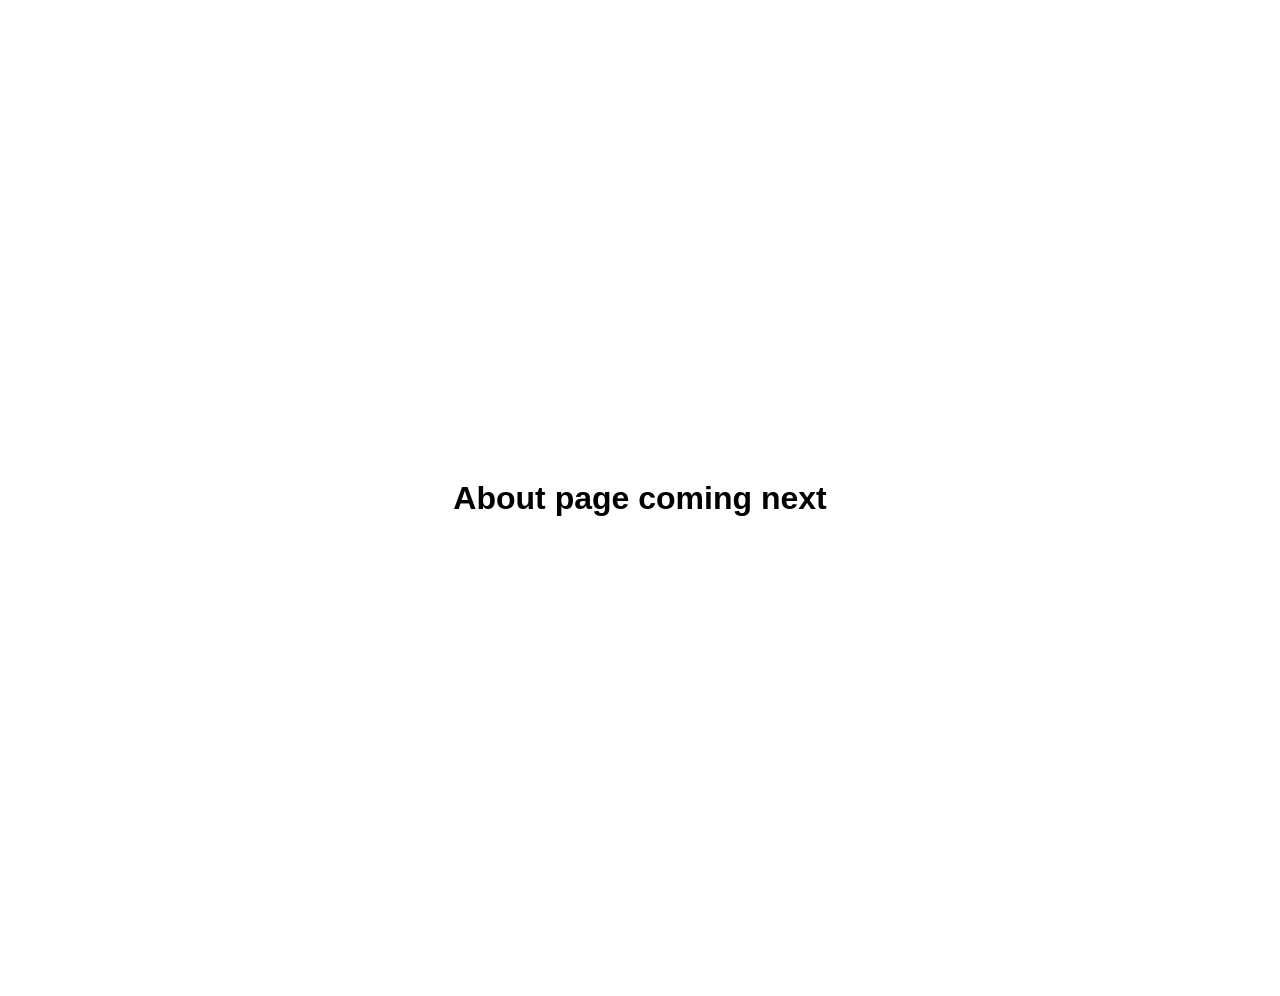
==== about.html @ b8de349b "added simple placeholder pages for shop, product, about, cart and contact us page" ====
<!DOCTYPE html>
<html lang="en">
<head>
  <meta charset="UTF-8">
  <meta name="viewport" content="width=device-width, initial-scale=1.0">
  <title>StyleHub | About</title>
  <link rel="stylesheet" href="css/shop.css">
</head>
<body>
  <main class="placeholder-page">
    <h1>About page coming next</h1>
  </main>
</body>
</html>
---- css/shop.css ----
.placeholder-page {
  min-height: 100vh;
  display: grid;
  place-items: center;
  padding: 40px;
  font-family: Arial, Helvetica, sans-serif;
}
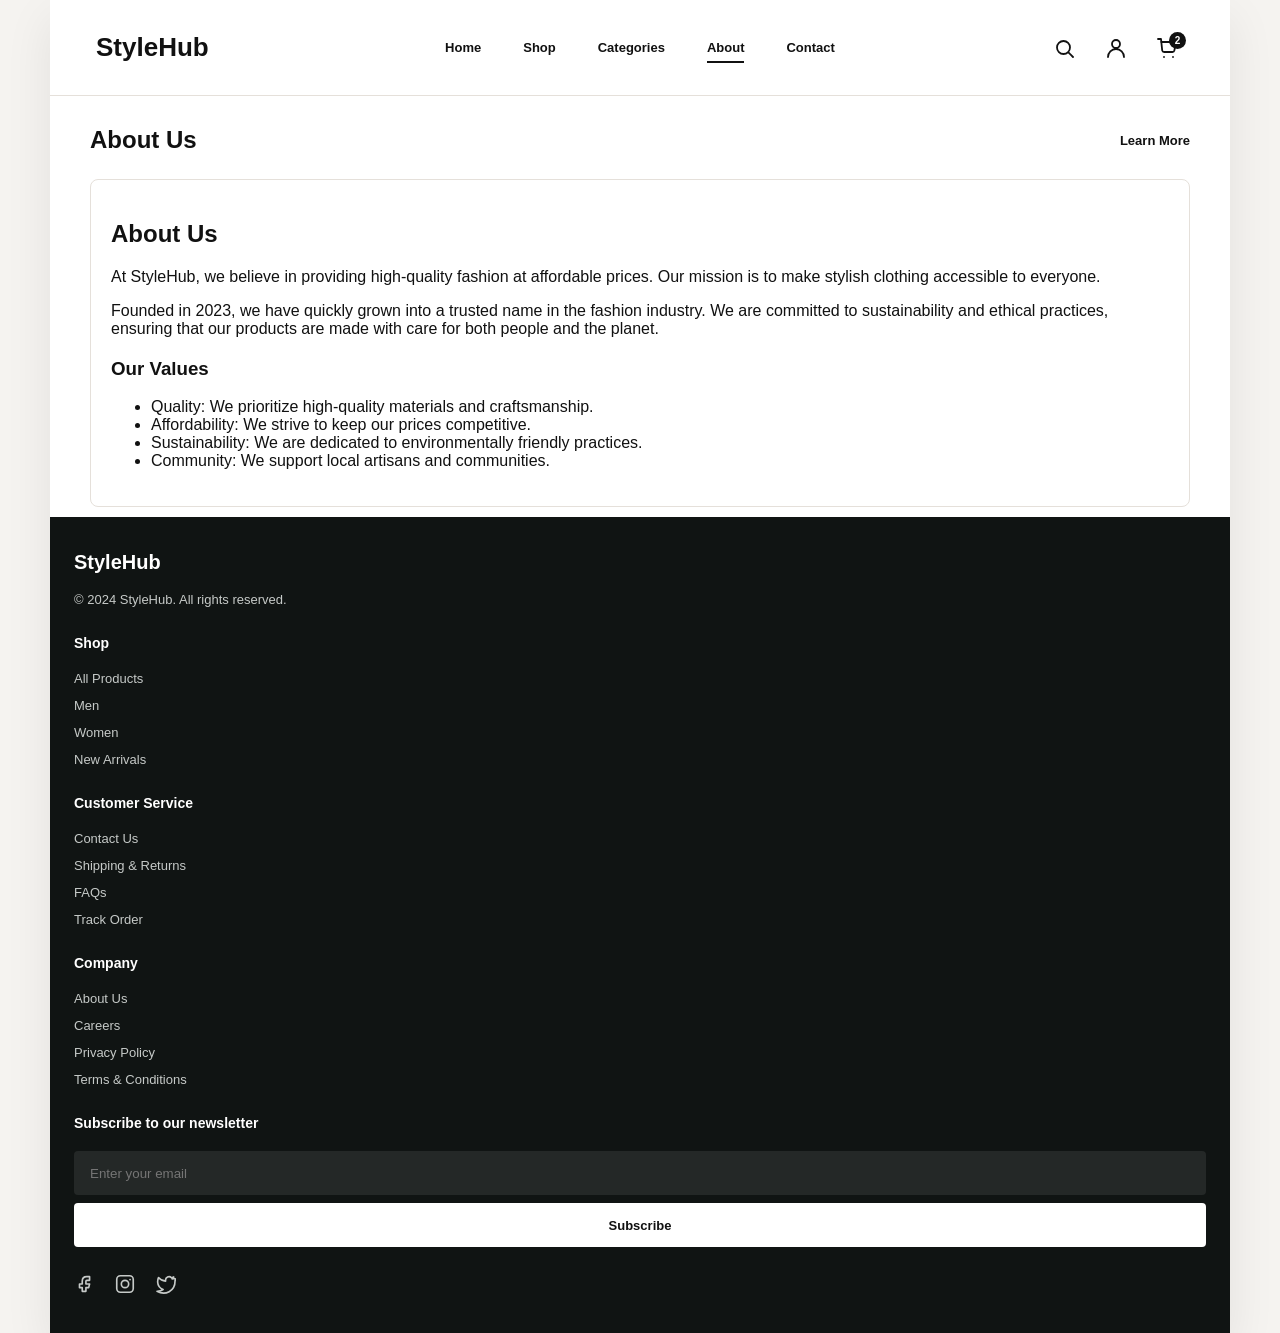
==== commit 99ee412c: "added the rest of the pages" ====
--- a/about.html
+++ b/about.html
@@ -4,11 +4,107 @@
   <meta charset="UTF-8">
   <meta name="viewport" content="width=device-width, initial-scale=1.0">
   <title>StyleHub | About</title>
-  <link rel="stylesheet" href="css/shop.css">
+  <link rel="stylesheet" href="css/style.css">
+  <link rel="stylesheet" href="css/responsive.css">
 </head>
 <body>
-  <main class="placeholder-page">
-    <h1>About page coming next</h1>
-  </main>
+  <div class="page-shell">
+    <header class="site-header">
+      <a class="logo" href="index.html" aria-label="StyleHub home">StyleHub</a>
+      <nav class="main-nav" aria-label="Main navigation">
+        <a href="index.html">Home</a>
+        <a href="shop.html">Shop</a>
+        <a href="#categories">Categories</a>
+        <a href="about.html" class="active">About</a>
+        <a href="contact.html">Contact</a>
+      </nav>
+      <div class="header-actions" aria-label="Header actions">
+        <button class="icon-btn" type="button" aria-label="Search">
+          <svg viewBox="0 0 24 24" aria-hidden="true"><path d="m21 21-4.35-4.35m1.35-5.15a6.5 6.5 0 1 1-13 0 6.5 6.5 0 0 1 13 0Z"/></svg>
+        </button>
+        <button class="icon-btn" type="button" aria-label="Account">
+          <svg viewBox="0 0 24 24" aria-hidden="true"><path d="M20 21a8 8 0 0 0-16 0m12-13a4 4 0 1 1-8 0 4 4 0 0 1 8 0Z"/></svg>
+        </button>
+        <a class="icon-btn cart-link" href="cart.html" aria-label="Cart">
+          <svg viewBox="0 0 24 24" aria-hidden="true"><path d="M6 6h15l-1.6 8.4a2 2 0 0 1-2 1.6H9.2a2 2 0 0 1-2-1.7L6 3H3m6 18h.01M18 21h.01"/>
+          <span>2</span>
+        </a>
+      </div>
+    </header>
+    <main>
+      <section class="content-section">
+        <div class="section-heading">
+          <h2>About Us</h2>
+          <a href="#">Learn More</a>
+        </div>
+        <div class="about-details">
+          <h2>About Us</h2>
+          <p>At StyleHub, we believe in providing high-quality fashion at affordable prices. Our mission is to make stylish clothing accessible to everyone.</p>
+          <p>Founded in 2023, we have quickly grown into a trusted name in the fashion industry. We are committed to sustainability and ethical practices, ensuring that our products are made with care for both people and the planet.</p>
+          <h3>Our Values</h3>
+          <ul>
+            <li>Quality: We prioritize high-quality materials and craftsmanship.</li>
+            <li>Affordability: We strive to keep our prices competitive.</li>
+            <li>Sustainability: We are dedicated to environmentally friendly practices.</li>
+            <li>Community: We support local artisans and communities.</li>
+          </ul>
+        </div>
+      </section>
+    </main>
+   
+    <footer class="site-footer">
+      <div class="footer-brand">
+        <a class="footer-logo" href="index.html">StyleHub</a>
+        <p>&copy; 2024 StyleHub. All rights reserved.</p>
+      </div>
+
+      <div class="footer-column">
+        <h3>Shop</h3>
+        <a href="shop.html">All Products</a>
+        <a href="shop.html">Men</a>
+        <a href="shop.html">Women</a>
+        <a href="shop.html">New Arrivals</a>
+      </div>
+
+      <div class="footer-column">
+        <h3>Customer Service</h3>
+        <a href="contact.html">Contact Us</a>
+        <a href="shop.html">Shipping &amp; Returns</a>
+        <a href="contact.html">FAQs</a>
+        <a href="shop.html">Track Order</a>
+      </div>
+
+      <div class="footer-column">
+        <h3>Company</h3>
+        <a href="about.html">About Us</a>
+        <a href="contact.html">Careers</a>
+        <a href="contact.html">Privacy Policy</a>
+        <a href="contact.html">Terms &amp; Conditions</a>
+      </div>
+
+      <div class="footer-newsletter">
+        <h3>Subscribe to our newsletter</h3>
+        <form class="newsletter-form">
+          <label class="sr-only" for="newsletter-email">Email address</label>
+          <input id="newsletter-email" type="email" placeholder="Enter your email">
+          <button type="submit">Subscribe</button>
+        </form>
+        <div class="social-links" aria-label="Social links" id="contact">
+          <a href="#" aria-label="Facebook">
+            <svg viewBox="0 0 24 24" aria-hidden="true"><path d="M14 8h3V4h-3c-3 0-5 2-5 5v3H6v4h3v4h4v-4h3l1-4h-4V9c0-.6.4-1 1-1Z"/></svg>
+          </a>
+          <a href="#" aria-label="Instagram">
+            <svg viewBox="0 0 24 24" aria-hidden="true"><path d="M7 3h10a4 4 0 0 1 4 4v10a4 4 0 0 1-4 4H7a4 4 0 0 1-4-4V7a4 4 0 0 1 4-4Zm5 5a4 4 0 1 0 0 8 4 4 0 0 0 0-8Zm5.5-.8v.1"/></svg>
+          </a>
+          <a href="#" aria-label="Twitter">
+            <svg viewBox="0 0 24 24" aria-hidden="true"><path d="M22 5.8c-.7.3-1.4.5-2.2.6.8-.5 1.3-1.2 1.6-2.1-.7.4-1.6.8-2.4.9A3.7 3.7 0 0 0 12.6 8v.9A10.6 10.6 0 0 1 4.9 5s-4 9 5 13a11 11 0 0 1-6.6 2c9 5 19.7 0 19.7-11.5v-.5c.7-.5 1.3-1.2 1.8-1.9-.6.3-1.2.5-1.8.7Z"/></svg>
+          </a>
+        </div>
+      </div>
+    </footer>
+
+  </div>
+    <script src="js/app.js"></script>
+  </div>
 </body>
 </html>
--- a/css/style.css
+++ b/css/style.css
@@ -0,0 +1,643 @@
+:root {
+  --bg: #f5f3f0;
+  --surface: #ffffff;
+  --ink: #111111;
+  --muted: #5f5f5f;
+  --line: #e5e0da;
+  --hero: #eee9e2;
+  --shadow: 0 18px 45px rgba(20, 20, 20, 0.08);
+}
+
+* {
+  box-sizing: border-box;
+}
+
+html {
+  scroll-behavior: smooth;
+}
+
+body {
+  margin: 0;
+  min-height: 100vh;
+  background: var(--bg);
+  color: var(--ink);
+  font-family: Arial, Helvetica, sans-serif;
+}
+
+a {
+  color: inherit;
+  text-decoration: none;
+}
+
+button {
+  font: inherit;
+}
+
+img {
+  display: block;
+  max-width: 100%;
+}
+
+.page-shell {
+  width: min(100%, 1180px);
+  margin: 0 auto;
+  background: var(--surface);
+  min-height: 100vh;
+  box-shadow: var(--shadow);
+  overflow: hidden;
+}
+
+.site-header {
+  height: 96px;
+  display: grid;
+  grid-template-columns: 1fr auto 1fr;
+  align-items: center;
+  gap: 28px;
+  padding: 0 46px;
+  background: rgba(255, 255, 255, 0.94);
+  border-bottom: 1px solid var(--line);
+  position: sticky;
+  top: 0;
+  z-index: 20;
+  backdrop-filter: blur(16px);
+}
+
+.logo {
+  font-size: 26px;
+  font-weight: 800;
+  letter-spacing: 0;
+}
+
+.main-nav {
+  display: flex;
+  align-items: center;
+  gap: 42px;
+  font-size: 13px;
+  font-weight: 700;
+}
+
+.main-nav a {
+  position: relative;
+  padding: 8px 0;
+}
+
+.main-nav a::after {
+  content: "";
+  position: absolute;
+  left: 0;
+  bottom: 0;
+  width: 100%;
+  height: 2px;
+  background: var(--ink);
+  transform: scaleX(0);
+  transform-origin: right;
+  transition: transform 180ms ease;
+}
+
+.main-nav a:hover::after,
+.main-nav .active::after {
+  transform: scaleX(1);
+  transform-origin: left;
+}
+
+.header-actions {
+  justify-self: end;
+  display: flex;
+  align-items: center;
+  gap: 18px;
+}
+
+.icon-btn {
+  width: 34px;
+  height: 34px;
+  display: grid;
+  place-items: center;
+  border: 0;
+  background: transparent;
+  color: var(--ink);
+  cursor: pointer;
+  position: relative;
+}
+
+.icon-btn svg,
+.benefit-card svg {
+  width: 24px;
+  height: 24px;
+  fill: none;
+  stroke: currentColor;
+  stroke-width: 1.8;
+  stroke-linecap: round;
+  stroke-linejoin: round;
+}
+
+.cart-link span {
+  position: absolute;
+  top: 1px;
+  right: -2px;
+  width: 17px;
+  height: 17px;
+  border-radius: 999px;
+  background: #111111;
+  color: #ffffff;
+  display: grid;
+  place-items: center;
+  font-size: 10px;
+  font-weight: 800;
+}
+
+.hero {
+  min-height: 572px;
+  display: grid;
+  grid-template-columns: 1fr 1.05fr;
+  align-items: center;
+  background:
+    radial-gradient(circle at 82% 35%, rgba(255, 255, 255, 0.86), transparent 31%),
+    linear-gradient(105deg, #f7f3ee 0%, #f2ece5 58%, #ece5dc 100%);
+  border-bottom: 1px solid var(--line);
+  overflow: hidden;
+}
+
+.hero-copy {
+  padding-left: 76px;
+  animation: rise-in 560ms ease both;
+}
+
+.eyebrow {
+  margin: 0 0 22px;
+  font-size: 13px;
+  font-weight: 700;
+  text-transform: uppercase;
+}
+
+.hero h1 {
+  margin: 0;
+  font-size: clamp(48px, 7vw, 76px);
+  line-height: 0.94;
+  letter-spacing: 0;
+}
+
+.hero-text {
+  max-width: 360px;
+  margin: 28px 0 26px;
+  color: #3b3b3b;
+  font-size: 17px;
+  line-height: 1.55;
+}
+
+.btn-primary {
+  display: inline-flex;
+  align-items: center;
+  justify-content: center;
+  min-width: 152px;
+  min-height: 58px;
+  padding: 0 28px;
+  background: #101010;
+  color: #ffffff;
+  border-radius: 6px;
+  font-size: 14px;
+  font-weight: 800;
+  transition: transform 180ms ease, box-shadow 180ms ease, background 180ms ease;
+}
+
+.btn-primary:hover {
+  background: #252525;
+  transform: translateY(-2px);
+  box-shadow: 0 12px 22px rgba(0, 0, 0, 0.16);
+}
+
+.hero-media {
+  align-self: end;
+  justify-self: end;
+  width: 100%;
+  animation: fade-in 700ms 120ms ease both;
+}
+
+.hero-media img {
+  width: min(100%, 610px);
+  margin-left: auto;
+  object-fit: contain;
+  transform: scale(1.36);
+  transform-origin: bottom right;
+}
+
+.benefits {
+  display: grid;
+  grid-template-columns: repeat(4, 1fr);
+  gap: 0;
+  padding: 28px 44px;
+  border-bottom: 1px solid var(--line);
+}
+
+.benefit-card {
+  display: flex;
+  align-items: center;
+  gap: 16px;
+  min-width: 0;
+}
+
+.benefit-card h3 {
+  margin: 0 0 5px;
+  font-size: 14px;
+  line-height: 1.2;
+}
+
+.benefit-card p {
+  margin: 0;
+  color: var(--muted);
+  font-size: 12px;
+}
+
+.content-section {
+  padding: 30px 40px 10px;
+}
+
+.section-heading {
+  display: flex;
+  align-items: center;
+  justify-content: space-between;
+  gap: 20px;
+  margin-bottom: 24px;
+}
+
+.section-heading h2 {
+  margin: 0;
+  font-size: 24px;
+  line-height: 1.2;
+}
+
+.section-heading a {
+  font-size: 13px;
+  font-weight: 700;
+}
+
+.category-grid,
+.product-grid {
+  display: grid;
+  grid-template-columns: repeat(5, 1fr);
+  gap: 34px;
+}
+
+.category-card {
+  text-align: center;
+  font-weight: 800;
+  font-size: 13px;
+}
+
+.category-card img,
+.product-card img {
+  width: 100%;
+  aspect-ratio: 1 / 0.98;
+  object-fit: cover;
+  border-radius: 6px;
+  background: #eee9e2;
+}
+
+.category-card span {
+  display: block;
+  margin-top: 12px;
+}
+
+.category-card,
+.product-card {
+  transition: transform 180ms ease;
+}
+
+.category-card:hover,
+.product-card:hover {
+  transform: translateY(-4px);
+}
+
+.product-grid {
+  padding-bottom: 40px;
+}
+
+.product-card {
+  position: relative;
+  overflow: hidden;
+}
+
+.product-card img {
+  aspect-ratio: 1 / 1.1;
+}
+
+.product-info {
+  padding-top: 12px;
+}
+
+.product-info h3 {
+  margin: 0 0 6px;
+  font-size: 14px;
+}
+
+.product-info p {
+  margin: 0;
+  color: var(--muted);
+  font-size: 13px;
+  font-weight: 700;
+}
+
+.wishlist,
+.tag {
+  position: absolute;
+  top: 9px;
+  z-index: 2;
+}
+
+.wishlist {
+  right: 9px;
+  width: 28px;
+  height: 28px;
+  border: 0;
+  border-radius: 999px;
+  background: rgba(255, 255, 255, 0.9);
+  cursor: pointer;
+  font-size: 16px;
+  line-height: 1;
+}
+
+.tag {
+  left: 9px;
+  padding: 4px 8px;
+  border-radius: 999px;
+  background: #ffffff;
+  color: #777;
+  font-size: 10px;
+  font-weight: 800;
+}
+
+.summer-promo {
+  margin: 10px 40px 30px;
+  min-height: 230px;
+  display: grid;
+  grid-template-columns: 1fr 280px;
+  align-items: center;
+  overflow: hidden;
+  border-radius: 12px;
+  background:
+    radial-gradient(circle at 76% 30%, rgba(255, 255, 255, 0.88), transparent 30%),
+    linear-gradient(105deg, #ded8cf 0%, #efe9e0 58%, #d6cec3 100%);
+}
+
+.summer-copy {
+  padding: 42px 56px;
+}
+
+.summer-copy h2 {
+  margin: 0 0 10px;
+  font-size: 34px;
+  line-height: 1.15;
+}
+
+.summer-copy p {
+  margin: 0 0 24px;
+  color: #2f2f2f;
+  font-size: 21px;
+  font-weight: 700;
+}
+
+.btn-outline {
+  display: inline-flex;
+  align-items: center;
+  justify-content: center;
+  min-height: 44px;
+  padding: 0 22px;
+  border: 1px solid #787878;
+  border-radius: 4px;
+  background: rgba(255, 255, 255, 0.34);
+  color: #111111;
+  font-size: 13px;
+  font-weight: 800;
+  transition: background 180ms ease, transform 180ms ease;
+}
+
+.btn-outline:hover {
+  background: #ffffff;
+  transform: translateY(-2px);
+}
+
+.summer-promo img {
+  align-self: stretch;
+  width: 100%;
+  height: 100%;
+  object-fit: cover;
+  object-position: center;
+}
+
+.site-footer {
+  display: grid;
+  grid-template-columns: 1.35fr 0.7fr 0.9fr 0.8fr 1.15fr;
+  gap: 36px;
+  padding: 38px 40px 34px;
+  background: #101413;
+  color: #ffffff;
+}
+
+.footer-logo {
+  display: inline-block;
+  margin-bottom: 34px;
+  font-size: 20px;
+  font-weight: 800;
+}
+
+.footer-brand p,
+.footer-column a,
+.newsletter-form input {
+  color: #c6cac8;
+}
+
+.footer-brand p {
+  margin: 0;
+  font-size: 13px;
+}
+
+.footer-column,
+.footer-newsletter {
+  display: flex;
+  flex-direction: column;
+  gap: 12px;
+}
+
+.footer-column h3,
+.footer-newsletter h3 {
+  margin: 0 0 8px;
+  color: #ffffff;
+  font-size: 14px;
+}
+
+.footer-column a {
+  font-size: 13px;
+  transition: color 180ms ease;
+}
+
+.footer-column a:hover,
+.social-links a:hover {
+  color: #ffffff;
+}
+
+.newsletter-form {
+  display: flex;
+  gap: 8px;
+}
+
+.newsletter-form input {
+  min-width: 0;
+  width: 100%;
+  min-height: 44px;
+  border: 0;
+  border-radius: 4px;
+  padding: 0 16px;
+  background: #242827;
+  outline: none;
+}
+
+.newsletter-form input:focus {
+  box-shadow: 0 0 0 2px #ffffff;
+}
+
+.newsletter-form button {
+  min-height: 44px;
+  border: 0;
+  border-radius: 4px;
+  padding: 0 18px;
+  background: #ffffff;
+  color: #111111;
+  font-size: 13px;
+  font-weight: 800;
+  cursor: pointer;
+}
+
+.social-links {
+  display: flex;
+  gap: 18px;
+  margin-top: 14px;
+}
+
+.social-links a {
+  color: #c6cac8;
+}
+
+.social-links svg {
+  width: 22px;
+  height: 22px;
+  fill: none;
+  stroke: currentColor;
+  stroke-width: 1.8;
+  stroke-linecap: round;
+  stroke-linejoin: round;
+}
+
+.sr-only {
+  position: absolute;
+  width: 1px;
+  height: 1px;
+  padding: 0;
+  margin: -1px;
+  overflow: hidden;
+  clip: rect(0, 0, 0, 0);
+  white-space: nowrap;
+  border: 0;
+}
+
+@keyframes rise-in {
+  from {
+    opacity: 0;
+    transform: translateY(18px);
+  }
+  to {
+    opacity: 1;
+    transform: translateY(0);
+  }
+}
+
+@keyframes fade-in {
+  from {
+    opacity: 0;
+    transform: translateX(20px);
+  }
+  to {
+    opacity: 1;
+    transform: translateX(0);
+  }
+
+}
+.contact-container{
+  display: flex;
+  flex-direction: row;
+  align-items: center;
+  justify-content: center;
+  min-height: 400px;
+  gap: 20px;
+}
+/* Styles for Shop Page */
+.product-grid {
+  display: grid;
+  grid-template-columns: repeat(auto-fill, minmax(200px, 1fr));
+  gap: 20px;
+}
+
+.product-card {
+  border: 1px solid var(--line);
+  border-radius: 8px;
+  padding: 16px;
+  text-align: center;
+  background-color: var(--surface);
+  transition: transform 180ms ease;
+}
+
+/* Styles for Product Page */
+.product-details {
+  margin: 20px 0;
+  padding: 20px;
+  border: 1px solid var(--line);
+  border-radius: 8px;
+  background-color: var(--surface);
+}
+
+.product-details img {
+  width: 100%;
+  border-radius: 8px;
+}
+
+/* Styles for Contact Page */
+.contact-details {  margin-top: 20px;  padding: 20px;  border: 1px solid var(--line);  border-radius: 8px;  background-color: var(--surface);}
+.contact-details h2 {  margin-bottom: 10px;}
+contact-details label {  display: block;  margin: 10px 0 5px;}
+.contact-details input, .contact-details textarea {  width: 100%;  padding: 10px;  border: 1px solid var(--line);  border-radius: 4px;}
+.contact-details button {  margin-top: 10px;  padding: 10px 15px;  background-color: var(--ink);  color: var(--surface);  border: none;  border-radius: 4px;  cursor: pointer;  transition: background-color 0.3s;}
+.contact-details button:hover {  background-color: var(--muted);}/* Additional Styles for Contact Page */
+.contact-details {  font-size: 16px;}
+.contact-details input, .contact-details textarea {  font-size: 14px;} 
+ 
+
+/* Styles for Cart Page */
+.cart-details {
+  margin-top: 20px;
+  padding: 20px;
+  border: 1px solid var(--line);
+  border-radius: 8px;
+  background-color: var(--surface);
+}
+
+.cart-details table {
+  width: 100%;
+  border-collapse: collapse;
+}
+
+.cart-details th, .cart-details td {
+  padding: 10px;
+  border: 1px solid var(--line);
+}
+
+/* Styles for About Page */
+.about-details {
+  margin-top: 20px;
+  padding: 20px;
+  border: 1px solid var(--line);
+  border-radius: 8px;
+  background-color: var(--surface);
+  height: 100%;
+}
+
+.about-details h3 {
+  margin-top: 20px;
+}
--- a/css/responsive.css
+++ b/css/responsive.css
@@ -0,0 +1,300 @@
+@media (max-width: 980px) {
+  .site-header {
+    height: auto;
+    grid-template-columns: 1fr auto;
+    padding: 22px 24px;
+  }
+
+  .main-nav {
+    grid-column: 1 / -1;
+    grid-row: 2;
+    width: 100%;
+    justify-content: center;
+    gap: 26px;
+    padding-top: 8px;
+    overflow-x: auto;
+  }
+
+  .hero {
+    min-height: 500px;
+    grid-template-columns: 1fr 0.9fr;
+  }
+
+  .hero-copy {
+    padding-left: 34px;
+  }
+
+  .benefits {
+    grid-template-columns: repeat(2, 1fr);
+    row-gap: 24px;
+    padding: 28px 30px;
+  }
+
+  .category-grid,
+  .product-grid {
+    gap: 20px;
+  }
+}
+
+ .summer-promo {
+    grid-template-columns: 1fr 230px;
+    margin-inline: 30px;
+  }
+
+  .summer-copy {
+    padding: 34px 36px;
+  }
+
+  .summer-copy h2 {
+    font-size: 28px;
+  }
+
+  .site-footer {
+    grid-template-columns: repeat(2, minmax(0, 1fr));
+    gap: 30px;
+    padding-inline: 30px;
+  }
+
+  .footer-newsletter {
+    grid-column: span 2;
+  }
+
+  .summer-promo {
+    grid-template-columns: 1fr;
+    margin: 26px 20px 24px;
+  }
+
+  .summer-copy {
+    padding: 34px 28px 10px;
+  }
+
+  .summer-promo img {
+    min-height: 210px;
+    object-position: top center;
+  }
+
+  .site-footer {
+    grid-template-columns: 1fr;
+    gap: 28px;
+    padding: 34px 24px;
+  }
+
+  .footer-logo {
+    margin-bottom: 18px;
+  }
+
+  .footer-newsletter {
+    grid-column: auto;
+  }
+
+  .summer-promo {
+    margin-inline: 16px;
+  }
+
+  .summer-copy {
+    padding: 28px 20px 6px;
+  }
+
+  .summer-copy h2 {
+    font-size: 24px;
+  }
+
+  .summer-copy p {
+    font-size: 16px;
+  }
+
+  .newsletter-form {
+    flex-direction: column;
+  }
+
+  .newsletter-form button {
+    width: 100%;
+  }
+ 
+  .summer-promo {
+    grid-template-columns: 1fr 230px;
+    margin-inline: 30px;
+  }
+
+  .summer-copy {
+    padding: 34px 36px;
+  }
+
+  .summer-copy h2 {
+    font-size: 28px;
+  }
+
+  .site-footer {
+    grid-template-columns: repeat(2, minmax(0, 1fr));
+    gap: 30px;
+    padding-inline: 30px;
+  }
+
+  .footer-newsletter {
+    grid-column: span 2;
+  }
+
+  .summer-promo {
+    grid-template-columns: 1fr;
+    margin: 26px 20px 24px;
+  }
+
+  .summer-copy {
+    padding: 34px 28px 10px;
+  }
+
+  .summer-promo img {
+    min-height: 210px;
+    object-position: top center;
+  }
+
+  .site-footer {
+    grid-template-columns: 1fr;
+    gap: 28px;
+    padding: 34px 24px;
+  }
+
+  .footer-logo {
+    margin-bottom: 18px;
+  }
+
+  .footer-newsletter {
+    grid-column: auto;
+  }
+
+
+  .summer-promo {
+    margin-inline: 16px;
+  }
+
+  .summer-copy {
+    padding: 28px 20px 6px;
+  }
+
+  .summer-copy h2 {
+    font-size: 24px;
+  }
+
+  .summer-copy p {
+    font-size: 16px;
+  }
+
+  .newsletter-form {
+    flex-direction: column;
+  }
+
+  .newsletter-form button {
+    width: 100%;
+  }
+
+@media (max-width: 760px) {
+  .page-shell {
+    box-shadow: none;
+  }
+
+  .site-header {
+    position: static;
+  }
+
+  .logo {
+    font-size: 23px;
+  }
+
+  .header-actions {
+    gap: 8px;
+  }
+
+  .main-nav {
+    justify-content: flex-start;
+    font-size: 12px;
+  }
+
+  .hero {
+    grid-template-columns: 1fr;
+    min-height: auto;
+  }
+
+  .hero-copy {
+    padding: 46px 24px 12px;
+  }
+
+  .hero h1 {
+    font-size: clamp(44px, 13vw, 62px);
+  }
+
+  .hero-text {
+    font-size: 15px;
+  }
+
+  .hero-media {
+    min-height: 260px;
+  }
+
+  .hero-media img {
+    width: min(95%, 430px);
+    transform: scale(1.22);
+  }
+
+  .benefits {
+    grid-template-columns: 1fr;
+    padding: 24px;
+  }
+
+  .content-section {
+    padding: 28px 20px 0;
+  }
+
+  .category-grid,
+  .product-grid {
+    grid-template-columns: repeat(2, minmax(0, 1fr));
+    gap: 18px;
+  }
+
+  .category-card:nth-child(5),
+  .product-card:nth-child(5) {
+    grid-column: span 2;
+  }
+}
+
+@media (max-width: 430px) {
+  .site-header {
+    padding: 18px 16px;
+  }
+
+  .icon-btn {
+    width: 30px;
+    height: 30px;
+  }
+
+  .main-nav {
+    gap: 20px;
+  }
+
+  .hero-copy {
+    padding-inline: 18px;
+  }
+
+  .btn-primary {
+    width: 100%;
+  }
+
+  .section-heading h2 {
+    font-size: 20px;
+  }
+
+  .category-grid,
+  .product-grid {
+    gap: 14px;
+  }
+}
+
+@media (prefers-reduced-motion: reduce) {
+  *,
+  *::before,
+  *::after {
+    animation-duration: 0.01ms !important;
+    animation-iteration-count: 1 !important;
+    scroll-behavior: auto !important;
+    transition-duration: 0.01ms !important;
+  }
+}
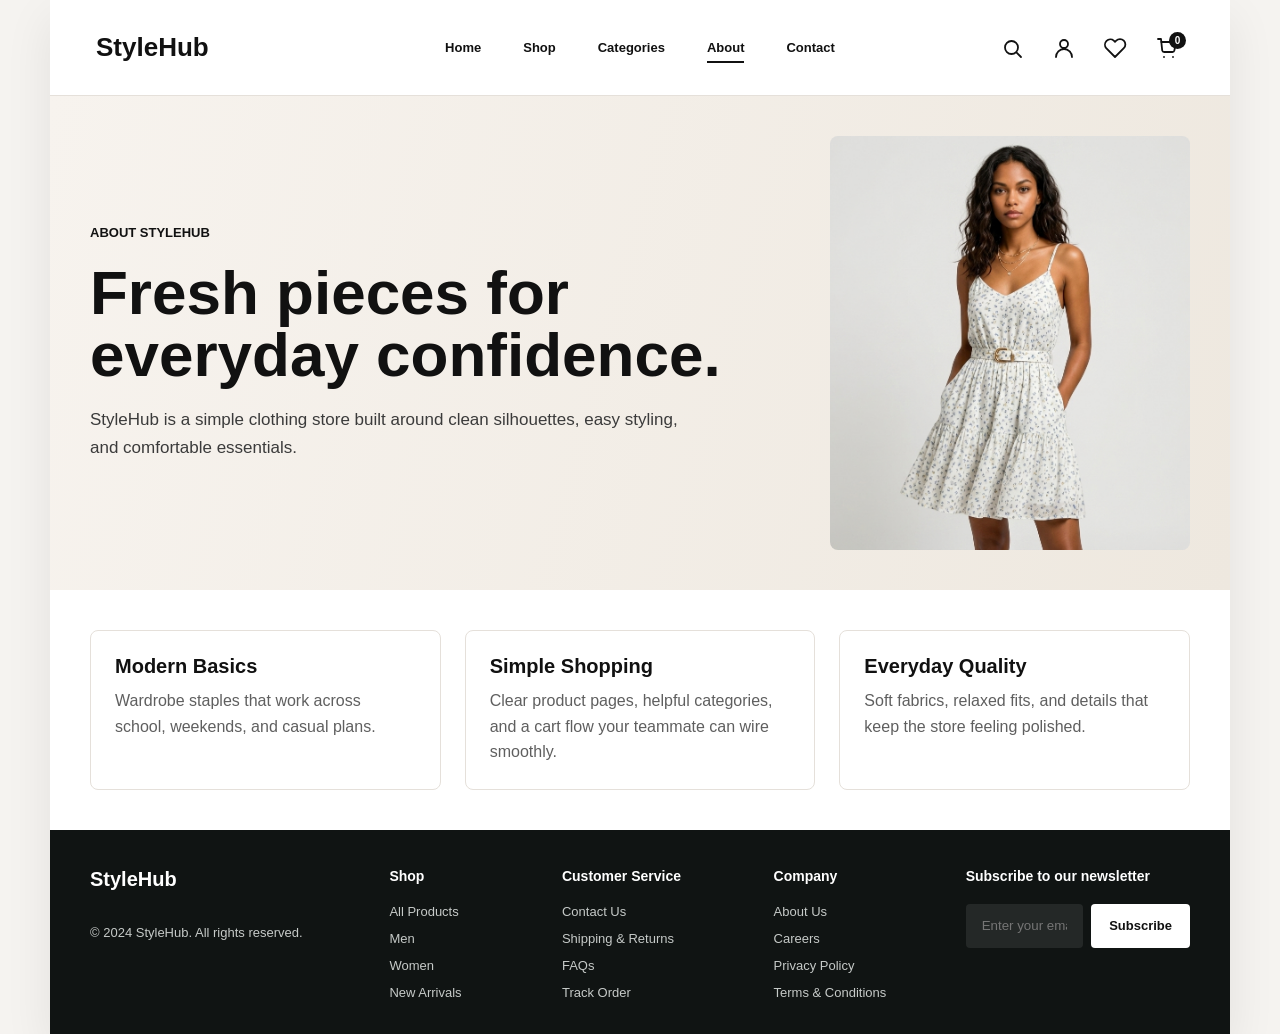
==== commit 74b9ed9c: "modified the about, cart, contact, index, product, shop and whislist html files and also adjusted th" ====
--- a/about.html
+++ b/about.html
@@ -11,100 +11,39 @@
   <div class="page-shell">
     <header class="site-header">
       <a class="logo" href="index.html" aria-label="StyleHub home">StyleHub</a>
-      <nav class="main-nav" aria-label="Main navigation">
-        <a href="index.html">Home</a>
-        <a href="shop.html">Shop</a>
-        <a href="#categories">Categories</a>
-        <a href="about.html" class="active">About</a>
-        <a href="contact.html">Contact</a>
-      </nav>
-      <div class="header-actions" aria-label="Header actions">
-        <button class="icon-btn" type="button" aria-label="Search">
-          <svg viewBox="0 0 24 24" aria-hidden="true"><path d="m21 21-4.35-4.35m1.35-5.15a6.5 6.5 0 1 1-13 0 6.5 6.5 0 0 1 13 0Z"/></svg>
-        </button>
-        <button class="icon-btn" type="button" aria-label="Account">
-          <svg viewBox="0 0 24 24" aria-hidden="true"><path d="M20 21a8 8 0 0 0-16 0m12-13a4 4 0 1 1-8 0 4 4 0 0 1 8 0Z"/></svg>
-        </button>
-        <a class="icon-btn cart-link" href="cart.html" aria-label="Cart">
-          <svg viewBox="0 0 24 24" aria-hidden="true"><path d="M6 6h15l-1.6 8.4a2 2 0 0 1-2 1.6H9.2a2 2 0 0 1-2-1.7L6 3H3m6 18h.01M18 21h.01"/>
-          <span>2</span>
-        </a>
-      </div>
+      <nav class="main-nav" aria-label="Main navigation"><a href="index.html">Home</a><a href="shop.html">Shop</a><a href="index.html#categories">Categories</a><a href="about.html" class="active">About</a><a href="contact.html">Contact</a></nav>
+      <div class="header-actions" aria-label="Header actions"><button class="icon-btn" type="button" aria-label="Search"><svg viewBox="0 0 24 24" aria-hidden="true"><path d="m21 21-4.35-4.35m1.35-5.15a6.5 6.5 0 1 1-13 0 6.5 6.5 0 0 1 13 0Z"/></svg></button><button class="icon-btn" type="button" aria-label="Account"><svg viewBox="0 0 24 24" aria-hidden="true"><path d="M20 21a8 8 0 0 0-16 0m12-13a4 4 0 1 1-8 0 4 4 0 0 1 8 0Z"/></svg></button><a class="icon-btn cart-link" href="cart.html" aria-label="Cart"><svg viewBox="0 0 24 24" aria-hidden="true"><path d="M6 6h15l-1.6 8.4a2 2 0 0 1-2 1.6H9.2a2 2 0 0 1-2-1.7L6 3H3m6 18h.01M18 21h.01"/></svg><span>2</span></a></div>
     </header>
+
     <main>
-      <section class="content-section">
-        <div class="section-heading">
-          <h2>About Us</h2>
-          <a href="#">Learn More</a>
+      <section class="about-hero">
+        <div>
+          <p class="eyebrow">About StyleHub</p>
+          <h1>Fresh pieces for everyday confidence.</h1>
+          <p>StyleHub is a simple clothing store built around clean silhouettes, easy styling, and comfortable essentials.</p>
         </div>
-        <div class="about-details">
-          <h2>About Us</h2>
-          <p>At StyleHub, we believe in providing high-quality fashion at affordable prices. Our mission is to make stylish clothing accessible to everyone.</p>
-          <p>Founded in 2023, we have quickly grown into a trusted name in the fashion industry. We are committed to sustainability and ethical practices, ensuring that our products are made with care for both people and the planet.</p>
-          <h3>Our Values</h3>
-          <ul>
-            <li>Quality: We prioritize high-quality materials and craftsmanship.</li>
-            <li>Affordability: We strive to keep our prices competitive.</li>
-            <li>Sustainability: We are dedicated to environmentally friendly practices.</li>
-            <li>Community: We support local artisans and communities.</li>
-          </ul>
-        </div>
+        <img src="assets/images/cat-women.png" alt="StyleHub model">
+      </section>
+
+      <section class="values-grid">
+        <article><h2>Modern Basics</h2><p>Wardrobe staples that work across school, weekends, and casual plans.</p></article>
+        <article><h2>Simple Shopping</h2><p>Clear product pages, helpful categories, and a cart flow your teammate can wire smoothly.</p></article>
+        <article><h2>Everyday Quality</h2><p>Soft fabrics, relaxed fits, and details that keep the store feeling polished.</p></article>
       </section>
     </main>
-   
+
     <footer class="site-footer">
-      <div class="footer-brand">
-        <a class="footer-logo" href="index.html">StyleHub</a>
-        <p>&copy; 2024 StyleHub. All rights reserved.</p>
-      </div>
-
-      <div class="footer-column">
-        <h3>Shop</h3>
-        <a href="shop.html">All Products</a>
-        <a href="shop.html">Men</a>
-        <a href="shop.html">Women</a>
-        <a href="shop.html">New Arrivals</a>
-      </div>
-
-      <div class="footer-column">
-        <h3>Customer Service</h3>
-        <a href="contact.html">Contact Us</a>
-        <a href="shop.html">Shipping &amp; Returns</a>
-        <a href="contact.html">FAQs</a>
-        <a href="shop.html">Track Order</a>
-      </div>
-
-      <div class="footer-column">
-        <h3>Company</h3>
-        <a href="about.html">About Us</a>
-        <a href="contact.html">Careers</a>
-        <a href="contact.html">Privacy Policy</a>
-        <a href="contact.html">Terms &amp; Conditions</a>
-      </div>
-
-      <div class="footer-newsletter">
-        <h3>Subscribe to our newsletter</h3>
-        <form class="newsletter-form">
-          <label class="sr-only" for="newsletter-email">Email address</label>
-          <input id="newsletter-email" type="email" placeholder="Enter your email">
-          <button type="submit">Subscribe</button>
-        </form>
-        <div class="social-links" aria-label="Social links" id="contact">
-          <a href="#" aria-label="Facebook">
-            <svg viewBox="0 0 24 24" aria-hidden="true"><path d="M14 8h3V4h-3c-3 0-5 2-5 5v3H6v4h3v4h4v-4h3l1-4h-4V9c0-.6.4-1 1-1Z"/></svg>
-          </a>
-          <a href="#" aria-label="Instagram">
-            <svg viewBox="0 0 24 24" aria-hidden="true"><path d="M7 3h10a4 4 0 0 1 4 4v10a4 4 0 0 1-4 4H7a4 4 0 0 1-4-4V7a4 4 0 0 1 4-4Zm5 5a4 4 0 1 0 0 8 4 4 0 0 0 0-8Zm5.5-.8v.1"/></svg>
-          </a>
-          <a href="#" aria-label="Twitter">
-            <svg viewBox="0 0 24 24" aria-hidden="true"><path d="M22 5.8c-.7.3-1.4.5-2.2.6.8-.5 1.3-1.2 1.6-2.1-.7.4-1.6.8-2.4.9A3.7 3.7 0 0 0 12.6 8v.9A10.6 10.6 0 0 1 4.9 5s-4 9 5 13a11 11 0 0 1-6.6 2c9 5 19.7 0 19.7-11.5v-.5c.7-.5 1.3-1.2 1.8-1.9-.6.3-1.2.5-1.8.7Z"/></svg>
-          </a>
-        </div>
-      </div>
+      <div class="footer-brand"><a class="footer-logo" href="index.html">StyleHub</a><p>&copy; 2024 StyleHub. All rights reserved.</p></div>
+      <div class="footer-column"><h3>Shop</h3><a href="shop.html">All Products</a><a href="shop.html">Men</a><a href="shop.html">Women</a><a href="shop.html">New Arrivals</a></div>
+      <div class="footer-column"><h3>Customer Service</h3><a href="contact.html">Contact Us</a><a href="shop.html">Shipping &amp; Returns</a><a href="contact.html">FAQs</a><a href="shop.html">Track Order</a></div>
+      <div class="footer-column"><h3>Company</h3><a href="about.html">About Us</a><a href="contact.html">Careers</a><a href="contact.html">Privacy Policy</a><a href="contact.html">Terms &amp; Conditions</a></div>
+      <div class="footer-newsletter"><h3>Subscribe to our newsletter</h3><form class="newsletter-form"><label class="sr-only" for="newsletter-about-email">Email address</label><input id="newsletter-about-email" type="email" placeholder="Enter your email"><button type="submit">Subscribe</button></form></div>
     </footer>
-
   </div>
-    <script src="js/app.js"></script>
-  </div>
+  <script src="js/products.js"></script>
+  <script src="js/cart.js"></script>
+  <script src="js/wishlist.js"></script>
+  <script src="js/search.js"></script>
+  <script src="js/app.js"></script>
 </body>
-</html>+</html>
--- a/css/style.css
+++ b/css/style.css
@@ -60,6 +60,10 @@
   top: 0;
   z-index: 20;
   backdrop-filter: blur(16px);
+}
+
+.site-header.is-scrolled {
+  box-shadow: 0 10px 24px rgba(0, 0, 0, 0.06);
 }
 
 .logo {
@@ -145,6 +149,12 @@
   font-weight: 800;
 }
 
+.wishlist-link.active {
+  background: #111111;
+  color: #ffffff;
+  border-radius: 999px;
+}
+
 .hero {
   min-height: 572px;
   display: grid;
@@ -159,6 +169,8 @@
 
 .hero-copy {
   padding-left: 76px;
+  position: relative;
+  z-index: 2;
   animation: rise-in 560ms ease both;
 }
 
@@ -209,14 +221,19 @@
   align-self: end;
   justify-self: end;
   width: 100%;
+  height: 100%;
+  display: flex;
+  align-items: flex-end;
+  justify-content: flex-end;
+  overflow: hidden;
   animation: fade-in 700ms 120ms ease both;
 }
 
 .hero-media img {
-  width: min(100%, 610px);
+  width: min(86%, 540px);
   margin-left: auto;
   object-fit: contain;
-  transform: scale(1.36);
+  transform: scale(1.08);
   transform-origin: bottom right;
 }
 
@@ -270,7 +287,12 @@
   font-weight: 700;
 }
 
-.category-grid,
+.category-grid {
+  display: grid;
+  grid-template-columns: repeat(6, 1fr);
+  gap: 24px;
+}
+
 .product-grid {
   display: grid;
   grid-template-columns: repeat(5, 1fr);
@@ -334,6 +356,25 @@
   color: var(--muted);
   font-size: 13px;
   font-weight: 700;
+}
+
+.add-cart-btn {
+  width: 100%;
+  min-height: 38px;
+  margin-top: 12px;
+  border: 0;
+  border-radius: 5px;
+  background: #111111;
+  color: #ffffff;
+  cursor: pointer;
+  font-size: 12px;
+  font-weight: 800;
+  transition: background 180ms ease, transform 180ms ease;
+}
+
+.add-cart-btn:hover {
+  background: #2a2a2a;
+  transform: translateY(-1px);
 }
 
 .wishlist,
@@ -355,6 +396,22 @@
   line-height: 1;
 }
 
+.wishlist.is-active {
+  background: #111111;
+  color: #ffffff;
+}
+
+.detail-wishlist {
+  position: static;
+  width: 100%;
+  min-height: 46px;
+  margin-top: 18px;
+  border-radius: 6px;
+  border: 1px solid var(--line);
+  background: #ffffff;
+  font-size: 20px;
+}
+
 .tag {
   left: 9px;
   padding: 4px 8px;
@@ -538,6 +595,509 @@
   border: 0;
 }
 
+.page-hero {
+  padding: 58px 40px;
+  background: linear-gradient(105deg, #f7f3ee 0%, #eee8df 100%);
+  border-bottom: 1px solid var(--line);
+}
+
+.page-hero.compact {
+  padding-block: 42px;
+}
+
+.page-hero h1,
+.about-hero h1 {
+  max-width: 720px;
+  margin: 0;
+  font-size: clamp(38px, 6vw, 62px);
+  line-height: 1;
+}
+
+.page-hero p:not(.eyebrow),
+.about-hero p:not(.eyebrow) {
+  max-width: 620px;
+  margin: 20px 0 0;
+  color: #3b3b3b;
+  font-size: 17px;
+  line-height: 1.6;
+}
+
+.shop-layout,
+.cart-layout,
+.contact-layout,
+.product-detail,
+.about-hero {
+  padding: 40px;
+}
+
+.shop-layout {
+  display: grid;
+  grid-template-columns: 240px 1fr;
+  gap: 34px;
+}
+
+.filter-panel,
+.order-summary,
+.contact-info article,
+.values-grid article,
+.product-panel,
+.contact-form {
+  border: 1px solid var(--line);
+  border-radius: 8px;
+  background: #ffffff;
+}
+
+.filter-panel {
+  align-self: start;
+  padding: 24px;
+  position: sticky;
+  top: 120px;
+}
+
+.filter-panel h2,
+.order-summary h2 {
+  margin: 0 0 22px;
+  font-size: 22px;
+}
+
+.filter-group {
+  display: grid;
+  gap: 12px;
+  padding-top: 20px;
+  border-top: 1px solid var(--line);
+}
+
+.filter-group + .filter-group {
+  margin-top: 22px;
+}
+
+.filter-group h3 {
+  margin: 0;
+  font-size: 14px;
+}
+
+.filter-group label {
+  color: var(--muted);
+  font-size: 14px;
+}
+
+.toolbar {
+  display: flex;
+  align-items: center;
+  justify-content: space-between;
+  gap: 18px;
+  margin-bottom: 24px;
+}
+
+.toolbar p {
+  margin: 0;
+  color: var(--muted);
+  font-weight: 700;
+}
+
+.toolbar select,
+.contact-form input,
+.contact-form textarea {
+  border: 1px solid var(--line);
+  border-radius: 6px;
+  background: #ffffff;
+  color: var(--ink);
+}
+
+.toolbar select {
+  min-height: 42px;
+  padding: 0 14px;
+}
+
+.shop-grid {
+  grid-template-columns: repeat(4, 1fr);
+}
+
+.product-detail {
+  display: grid;
+  grid-template-columns: 1fr 0.82fr;
+  gap: 38px;
+}
+
+.product-gallery {
+  display: grid;
+  gap: 16px;
+}
+
+.main-product-image {
+  width: 100%;
+  aspect-ratio: 1 / 1;
+  object-fit: cover;
+  border-radius: 8px;
+  background: #eee9e2;
+}
+
+.thumb-row {
+  display: grid;
+  grid-template-columns: repeat(3, 1fr);
+  gap: 14px;
+}
+
+.thumb-row img {
+  width: 100%;
+  aspect-ratio: 1;
+  object-fit: cover;
+  border-radius: 6px;
+  background: #eee9e2;
+}
+
+.product-panel {
+  align-self: start;
+  padding: 34px;
+}
+
+.product-panel h1 {
+  margin: 0;
+  font-size: clamp(34px, 5vw, 54px);
+  line-height: 1;
+}
+
+.product-price {
+  margin: 18px 0;
+  font-size: 28px;
+  font-weight: 800;
+}
+
+.product-description {
+  color: var(--muted);
+  line-height: 1.7;
+}
+
+.option-group {
+  margin-top: 28px;
+}
+
+.option-group h2 {
+  margin: 0 0 12px;
+  font-size: 15px;
+}
+
+.size-options,
+.quantity-control {
+  display: flex;
+  gap: 10px;
+}
+
+.size-options button,
+.quantity-control button,
+.quantity-control span {
+  min-width: 42px;
+  height: 42px;
+  display: grid;
+  place-items: center;
+  border: 1px solid var(--line);
+  border-radius: 6px;
+  background: #ffffff;
+  font-weight: 800;
+}
+
+.size-options button.selected {
+  background: #111111;
+  border-color: #111111;
+  color: #ffffff;
+}
+
+.quantity-control span {
+  min-width: 52px;
+}
+
+.wide-btn {
+  width: 100%;
+  margin-top: 30px;
+}
+
+.cart-layout {
+  display: grid;
+  grid-template-columns: 1fr 340px;
+  gap: 34px;
+}
+
+.cart-items {
+  display: grid;
+  gap: 18px;
+}
+
+.cart-item {
+  display: grid;
+  grid-template-columns: 118px 1fr auto;
+  gap: 20px;
+  align-items: center;
+  padding: 18px;
+  border: 1px solid var(--line);
+  border-radius: 8px;
+}
+
+.cart-item img {
+  width: 118px;
+  aspect-ratio: 1;
+  object-fit: cover;
+  border-radius: 6px;
+}
+
+.cart-item h2 {
+  margin: 0 0 6px;
+  font-size: 18px;
+}
+
+.cart-item p {
+  margin: 0 0 14px;
+  color: var(--muted);
+}
+
+.cart-price {
+  display: grid;
+  gap: 10px;
+  justify-items: end;
+}
+
+.cart-price button {
+  border: 0;
+  background: transparent;
+  color: var(--muted);
+  cursor: pointer;
+  font-size: 12px;
+  font-weight: 800;
+}
+
+.empty-cart {
+  display: grid;
+  justify-items: start;
+  gap: 14px;
+  padding: 36px;
+  border: 1px solid var(--line);
+  border-radius: 8px;
+}
+
+.wishlist-empty {
+  grid-column: 1 / -1;
+}
+
+.empty-cart h2,
+.empty-cart p {
+  margin: 0;
+}
+
+.empty-cart p {
+  color: var(--muted);
+}
+
+.order-summary {
+  align-self: start;
+  padding: 26px;
+}
+
+.order-summary div {
+  display: flex;
+  justify-content: space-between;
+  gap: 20px;
+  padding: 14px 0;
+  border-bottom: 1px solid var(--line);
+}
+
+.order-summary .total {
+  font-size: 18px;
+}
+
+.continue-link {
+  display: block;
+  margin-top: 18px;
+  text-align: center;
+  font-weight: 800;
+}
+
+.about-hero {
+  display: grid;
+  grid-template-columns: 1fr 360px;
+  gap: 40px;
+  align-items: center;
+  background: linear-gradient(105deg, #f7f3ee 0%, #eee8df 100%);
+}
+
+.about-hero img {
+  width: 100%;
+  aspect-ratio: 1 / 1.15;
+  object-fit: cover;
+  border-radius: 8px;
+}
+
+.values-grid {
+  display: grid;
+  grid-template-columns: repeat(3, 1fr);
+  gap: 24px;
+  padding: 40px;
+}
+
+.values-grid article,
+.contact-info article {
+  padding: 24px;
+}
+
+.values-grid h2,
+.contact-info h2 {
+  margin: 0 0 10px;
+  font-size: 20px;
+}
+
+.values-grid p,
+.contact-info p {
+  margin: 0;
+  color: var(--muted);
+  line-height: 1.6;
+}
+
+.contact-layout {
+  display: grid;
+  grid-template-columns: 1fr 340px;
+  gap: 34px;
+}
+
+.contact-form {
+  display: grid;
+  gap: 12px;
+  padding: 28px;
+}
+
+.contact-form label {
+  font-weight: 800;
+  font-size: 14px;
+}
+
+.contact-form input,
+.contact-form textarea {
+  width: 100%;
+  padding: 14px 16px;
+  font: inherit;
+  resize: vertical;
+}
+
+.contact-info {
+  display: grid;
+  gap: 18px;
+  align-self: start;
+}
+
+.search-overlay {
+  position: fixed;
+  inset: 0;
+  z-index: 100;
+  display: none;
+  place-items: start center;
+  padding: 110px 20px 30px;
+  background: rgba(17, 17, 17, 0.46);
+}
+
+.search-overlay.open {
+  display: grid;
+}
+
+.search-panel {
+  width: min(100%, 620px);
+  max-height: min(680px, 78vh);
+  overflow: auto;
+  border-radius: 8px;
+  background: #ffffff;
+  box-shadow: 0 24px 60px rgba(0, 0, 0, 0.22);
+}
+
+.search-header {
+  display: flex;
+  align-items: center;
+  justify-content: space-between;
+  gap: 20px;
+  padding: 22px 24px 14px;
+}
+
+.search-header h2 {
+  margin: 0;
+  font-size: 22px;
+}
+
+.search-header button {
+  width: 34px;
+  height: 34px;
+  border: 0;
+  border-radius: 999px;
+  background: #f1eee9;
+  cursor: pointer;
+  font-size: 22px;
+  line-height: 1;
+}
+
+#site-search-input {
+  width: calc(100% - 48px);
+  min-height: 48px;
+  margin: 0 24px 18px;
+  border: 1px solid var(--line);
+  border-radius: 6px;
+  padding: 0 16px;
+  font: inherit;
+}
+
+.search-results {
+  display: grid;
+  gap: 10px;
+  padding: 0 24px 24px;
+}
+
+.search-result {
+  display: grid;
+  grid-template-columns: 62px 1fr auto;
+  align-items: center;
+  gap: 14px;
+  padding: 10px;
+  border: 1px solid var(--line);
+  border-radius: 6px;
+}
+
+.search-result img {
+  width: 62px;
+  aspect-ratio: 1;
+  object-fit: cover;
+  border-radius: 5px;
+  background: #eee9e2;
+}
+
+.search-result span {
+  font-weight: 800;
+}
+
+.no-results {
+  margin: 0;
+  color: var(--muted);
+}
+
+.toast {
+  position: fixed;
+  right: 24px;
+  bottom: 24px;
+  z-index: 110;
+  max-width: 280px;
+  padding: 14px 18px;
+  border-radius: 6px;
+  background: #111111;
+  color: #ffffff;
+  font-weight: 800;
+  opacity: 0;
+  pointer-events: none;
+  transform: translateY(12px);
+  transition: opacity 180ms ease, transform 180ms ease;
+}
+
+.toast.show {
+  opacity: 1;
+  transform: translateY(0);
+}
+
+.btn-primary:disabled {
+  cursor: not-allowed;
+  opacity: 0.55;
+}
+
 @keyframes rise-in {
   from {
     opacity: 0;
@@ -558,86 +1118,4 @@
     opacity: 1;
     transform: translateX(0);
   }
-
-}
-.contact-container{
-  display: flex;
-  flex-direction: row;
-  align-items: center;
-  justify-content: center;
-  min-height: 400px;
-  gap: 20px;
-}
-/* Styles for Shop Page */
-.product-grid {
-  display: grid;
-  grid-template-columns: repeat(auto-fill, minmax(200px, 1fr));
-  gap: 20px;
-}
-
-.product-card {
-  border: 1px solid var(--line);
-  border-radius: 8px;
-  padding: 16px;
-  text-align: center;
-  background-color: var(--surface);
-  transition: transform 180ms ease;
-}
-
-/* Styles for Product Page */
-.product-details {
-  margin: 20px 0;
-  padding: 20px;
-  border: 1px solid var(--line);
-  border-radius: 8px;
-  background-color: var(--surface);
-}
-
-.product-details img {
-  width: 100%;
-  border-radius: 8px;
-}
-
-/* Styles for Contact Page */
-.contact-details {  margin-top: 20px;  padding: 20px;  border: 1px solid var(--line);  border-radius: 8px;  background-color: var(--surface);}
-.contact-details h2 {  margin-bottom: 10px;}
-contact-details label {  display: block;  margin: 10px 0 5px;}
-.contact-details input, .contact-details textarea {  width: 100%;  padding: 10px;  border: 1px solid var(--line);  border-radius: 4px;}
-.contact-details button {  margin-top: 10px;  padding: 10px 15px;  background-color: var(--ink);  color: var(--surface);  border: none;  border-radius: 4px;  cursor: pointer;  transition: background-color 0.3s;}
-.contact-details button:hover {  background-color: var(--muted);}/* Additional Styles for Contact Page */
-.contact-details {  font-size: 16px;}
-.contact-details input, .contact-details textarea {  font-size: 14px;} 
- 
-
-/* Styles for Cart Page */
-.cart-details {
-  margin-top: 20px;
-  padding: 20px;
-  border: 1px solid var(--line);
-  border-radius: 8px;
-  background-color: var(--surface);
-}
-
-.cart-details table {
-  width: 100%;
-  border-collapse: collapse;
-}
-
-.cart-details th, .cart-details td {
-  padding: 10px;
-  border: 1px solid var(--line);
-}
-
-/* Styles for About Page */
-.about-details {
-  margin-top: 20px;
-  padding: 20px;
-  border: 1px solid var(--line);
-  border-radius: 8px;
-  background-color: var(--surface);
-  height: 100%;
-}
-
-.about-details h3 {
-  margin-top: 20px;
-}+}
--- a/css/responsive.css
+++ b/css/responsive.css
@@ -14,7 +14,7 @@
     padding-top: 8px;
     overflow-x: auto;
   }
-
+  
   .hero {
     min-height: 500px;
     grid-template-columns: 1fr 0.9fr;
@@ -31,12 +31,36 @@
   }
 
   .category-grid,
-  .product-grid {
+  .product-grid,
+  .shop-grid {
     gap: 20px;
   }
-}
-
- .summer-promo {
+  
+  .category-grid {
+    grid-template-columns: repeat(3, 1fr);
+  }
+
+  .shop-layout,
+  .product-detail,
+  .cart-layout,
+  .contact-layout,
+  .about-hero {
+    grid-template-columns: 1fr;
+  }
+
+  .filter-panel {
+    position: static;
+  }
+
+  .shop-grid {
+    grid-template-columns: repeat(3, 1fr);
+  }
+
+  .values-grid {
+    grid-template-columns: 1fr;
+  }
+
+  .summer-promo {
     grid-template-columns: 1fr 230px;
     margin-inline: 30px;
   }
@@ -58,6 +82,107 @@
   .footer-newsletter {
     grid-column: span 2;
   }
+}
+
+@media (max-width: 760px) {
+  .page-shell {
+    box-shadow: none;
+  }
+
+  .site-header {
+    position: static;
+  }
+
+  .logo {
+    font-size: 23px;
+  }
+
+  .header-actions {
+    gap: 8px;
+  }
+
+  .main-nav {
+    justify-content: flex-start;
+    font-size: 12px;
+  }
+
+  .hero {
+    grid-template-columns: 1fr;
+    min-height: auto;
+  }
+
+  .hero-copy {
+    padding: 46px 24px 12px;
+  }
+
+  .hero h1 {
+    font-size: clamp(44px, 13vw, 62px);
+  }
+
+  .hero-text {
+    font-size: 15px;
+  }
+  
+  .hero-media {
+    min-height: 260px;
+  }
+
+  .hero-media img {
+    width: min(95%, 430px);
+    transform: scale(1.22);
+  }
+
+  .benefits {
+    grid-template-columns: 1fr;
+    padding: 24px;
+  }
+
+  .content-section {
+    padding: 28px 20px 0;
+  }
+
+  .category-grid,
+  .product-grid,
+  .shop-grid {
+    grid-template-columns: repeat(2, minmax(0, 1fr));
+    gap: 18px;
+  }
+
+  .category-card:nth-child(5),
+  .product-card:nth-child(5) {
+    grid-column: auto;
+  }
+
+  .page-hero,
+  .shop-layout,
+  .cart-layout,
+  .contact-layout,
+  .product-detail,
+  .about-hero,
+  .values-grid {
+    padding: 28px 20px;
+  }
+
+  .toolbar {
+    align-items: stretch;
+    flex-direction: column;
+  }
+
+  .toolbar select {
+    width: 100%;
+  }
+
+  .cart-item {
+    grid-template-columns: 88px 1fr;
+  }
+
+  .cart-item img {
+    width: 88px;
+  }
+
+  .cart-item strong {
+    grid-column: 2;
+  }
 
   .summer-promo {
     grid-template-columns: 1fr;
@@ -86,174 +211,6 @@
   .footer-newsletter {
     grid-column: auto;
   }
-
-  .summer-promo {
-    margin-inline: 16px;
-  }
-
-  .summer-copy {
-    padding: 28px 20px 6px;
-  }
-
-  .summer-copy h2 {
-    font-size: 24px;
-  }
-
-  .summer-copy p {
-    font-size: 16px;
-  }
-
-  .newsletter-form {
-    flex-direction: column;
-  }
-
-  .newsletter-form button {
-    width: 100%;
-  }
- 
-  .summer-promo {
-    grid-template-columns: 1fr 230px;
-    margin-inline: 30px;
-  }
-
-  .summer-copy {
-    padding: 34px 36px;
-  }
-
-  .summer-copy h2 {
-    font-size: 28px;
-  }
-
-  .site-footer {
-    grid-template-columns: repeat(2, minmax(0, 1fr));
-    gap: 30px;
-    padding-inline: 30px;
-  }
-
-  .footer-newsletter {
-    grid-column: span 2;
-  }
-
-  .summer-promo {
-    grid-template-columns: 1fr;
-    margin: 26px 20px 24px;
-  }
-
-  .summer-copy {
-    padding: 34px 28px 10px;
-  }
-
-  .summer-promo img {
-    min-height: 210px;
-    object-position: top center;
-  }
-
-  .site-footer {
-    grid-template-columns: 1fr;
-    gap: 28px;
-    padding: 34px 24px;
-  }
-
-  .footer-logo {
-    margin-bottom: 18px;
-  }
-
-  .footer-newsletter {
-    grid-column: auto;
-  }
-
-
-  .summer-promo {
-    margin-inline: 16px;
-  }
-
-  .summer-copy {
-    padding: 28px 20px 6px;
-  }
-
-  .summer-copy h2 {
-    font-size: 24px;
-  }
-
-  .summer-copy p {
-    font-size: 16px;
-  }
-
-  .newsletter-form {
-    flex-direction: column;
-  }
-
-  .newsletter-form button {
-    width: 100%;
-  }
-
-@media (max-width: 760px) {
-  .page-shell {
-    box-shadow: none;
-  }
-
-  .site-header {
-    position: static;
-  }
-
-  .logo {
-    font-size: 23px;
-  }
-
-  .header-actions {
-    gap: 8px;
-  }
-
-  .main-nav {
-    justify-content: flex-start;
-    font-size: 12px;
-  }
-
-  .hero {
-    grid-template-columns: 1fr;
-    min-height: auto;
-  }
-
-  .hero-copy {
-    padding: 46px 24px 12px;
-  }
-
-  .hero h1 {
-    font-size: clamp(44px, 13vw, 62px);
-  }
-
-  .hero-text {
-    font-size: 15px;
-  }
-
-  .hero-media {
-    min-height: 260px;
-  }
-
-  .hero-media img {
-    width: min(95%, 430px);
-    transform: scale(1.22);
-  }
-
-  .benefits {
-    grid-template-columns: 1fr;
-    padding: 24px;
-  }
-
-  .content-section {
-    padding: 28px 20px 0;
-  }
-
-  .category-grid,
-  .product-grid {
-    grid-template-columns: repeat(2, minmax(0, 1fr));
-    gap: 18px;
-  }
-
-  .category-card:nth-child(5),
-  .product-card:nth-child(5) {
-    grid-column: span 2;
-  }
 }
 
 @media (max-width: 430px) {
@@ -283,8 +240,66 @@
   }
 
   .category-grid,
-  .product-grid {
+  .product-grid,
+  .shop-grid {
     gap: 14px;
+  }
+
+  .page-hero h1,
+  .about-hero h1,
+  .product-panel h1 {
+    font-size: 34px;
+  }
+
+  .product-panel,
+  .contact-form,
+  .order-summary,
+  .filter-panel {
+    padding: 20px;
+  }
+
+  .cart-item {
+    grid-template-columns: 1fr;
+  }
+
+  .cart-item img {
+    width: 100%;
+  }
+
+  .summer-promo {
+    margin-inline: 16px;
+  }
+
+  .summer-copy {
+    padding: 28px 20px 6px;
+  }
+
+  .summer-copy h2 {
+    font-size: 24px;
+  }
+
+  .summer-copy p {
+    font-size: 16px;
+  }
+
+  .newsletter-form {
+    flex-direction: column;
+  }
+
+  .newsletter-form button {
+    width: 100%;
+  }
+
+  .search-overlay {
+    padding-top: 78px;
+  }
+
+  .search-result {
+    grid-template-columns: 52px 1fr;
+  }
+
+  .search-result strong {
+    grid-column: 2;
   }
 }
 
